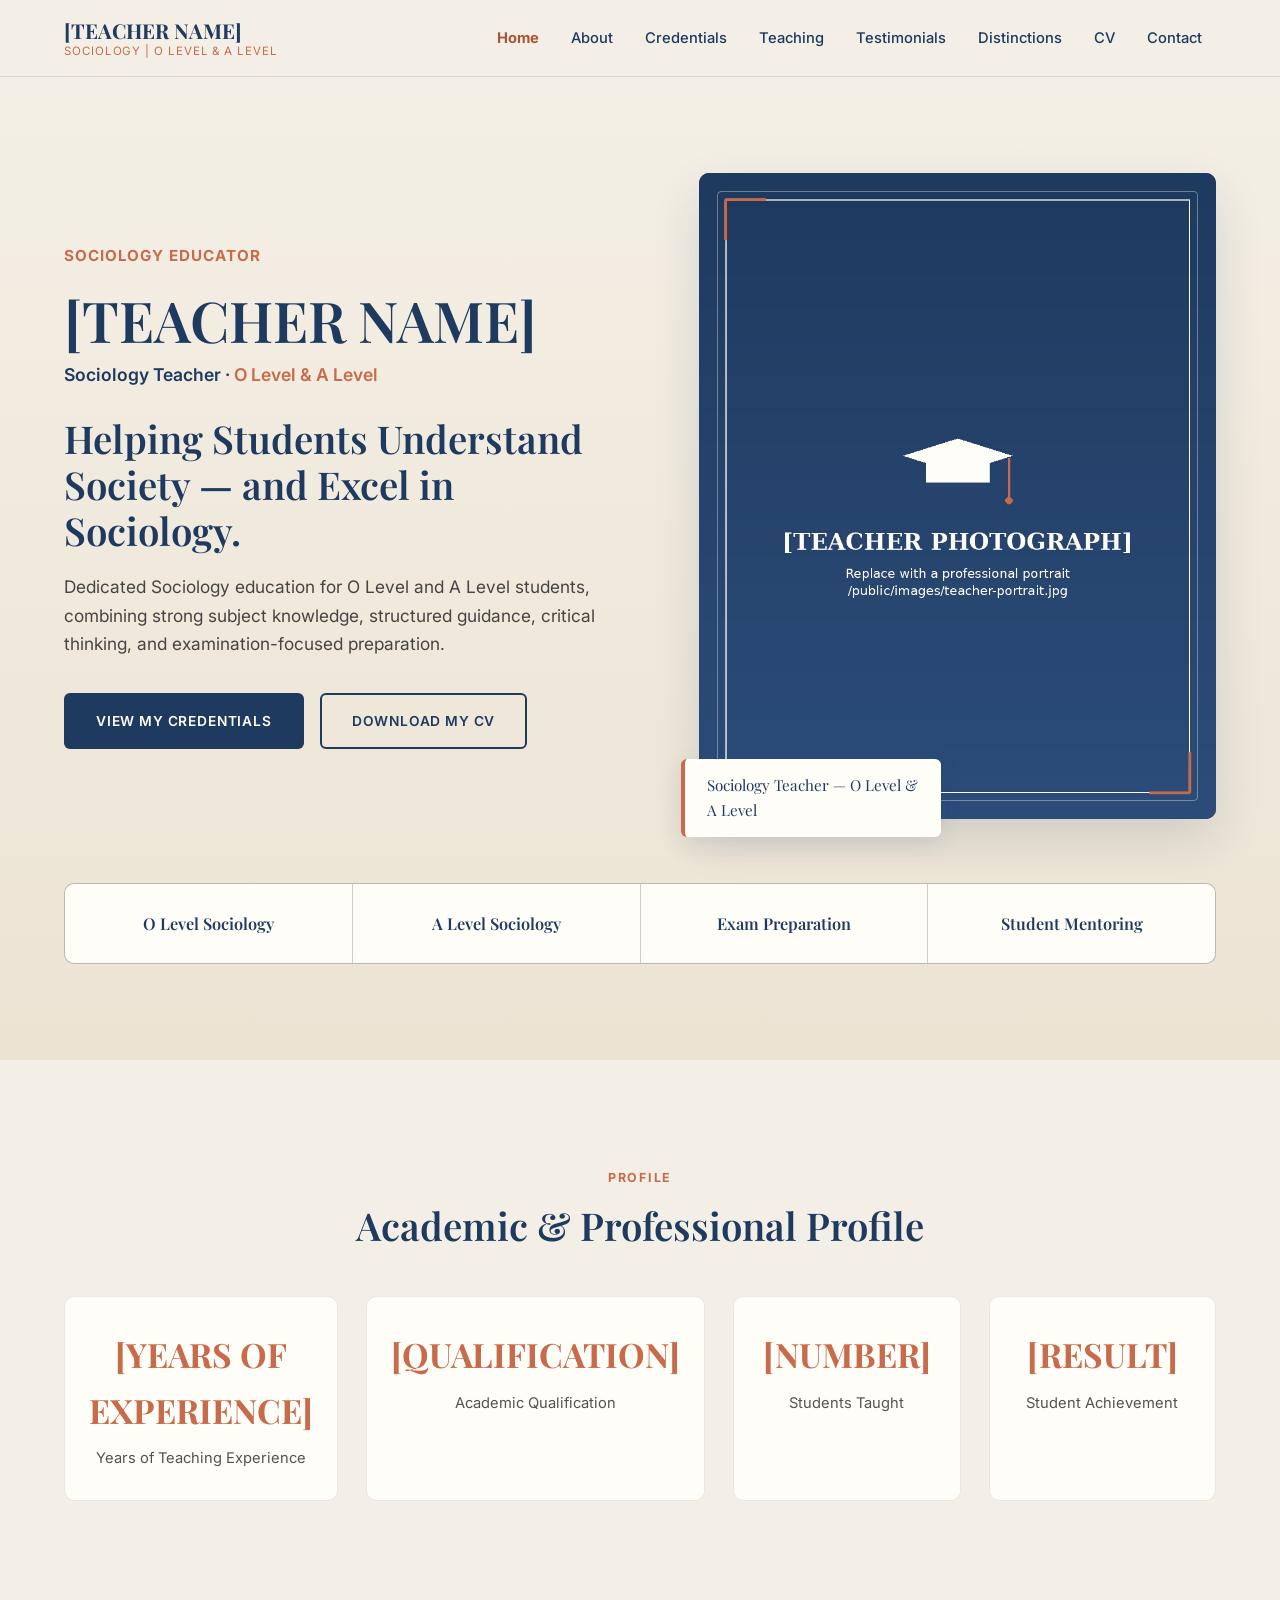
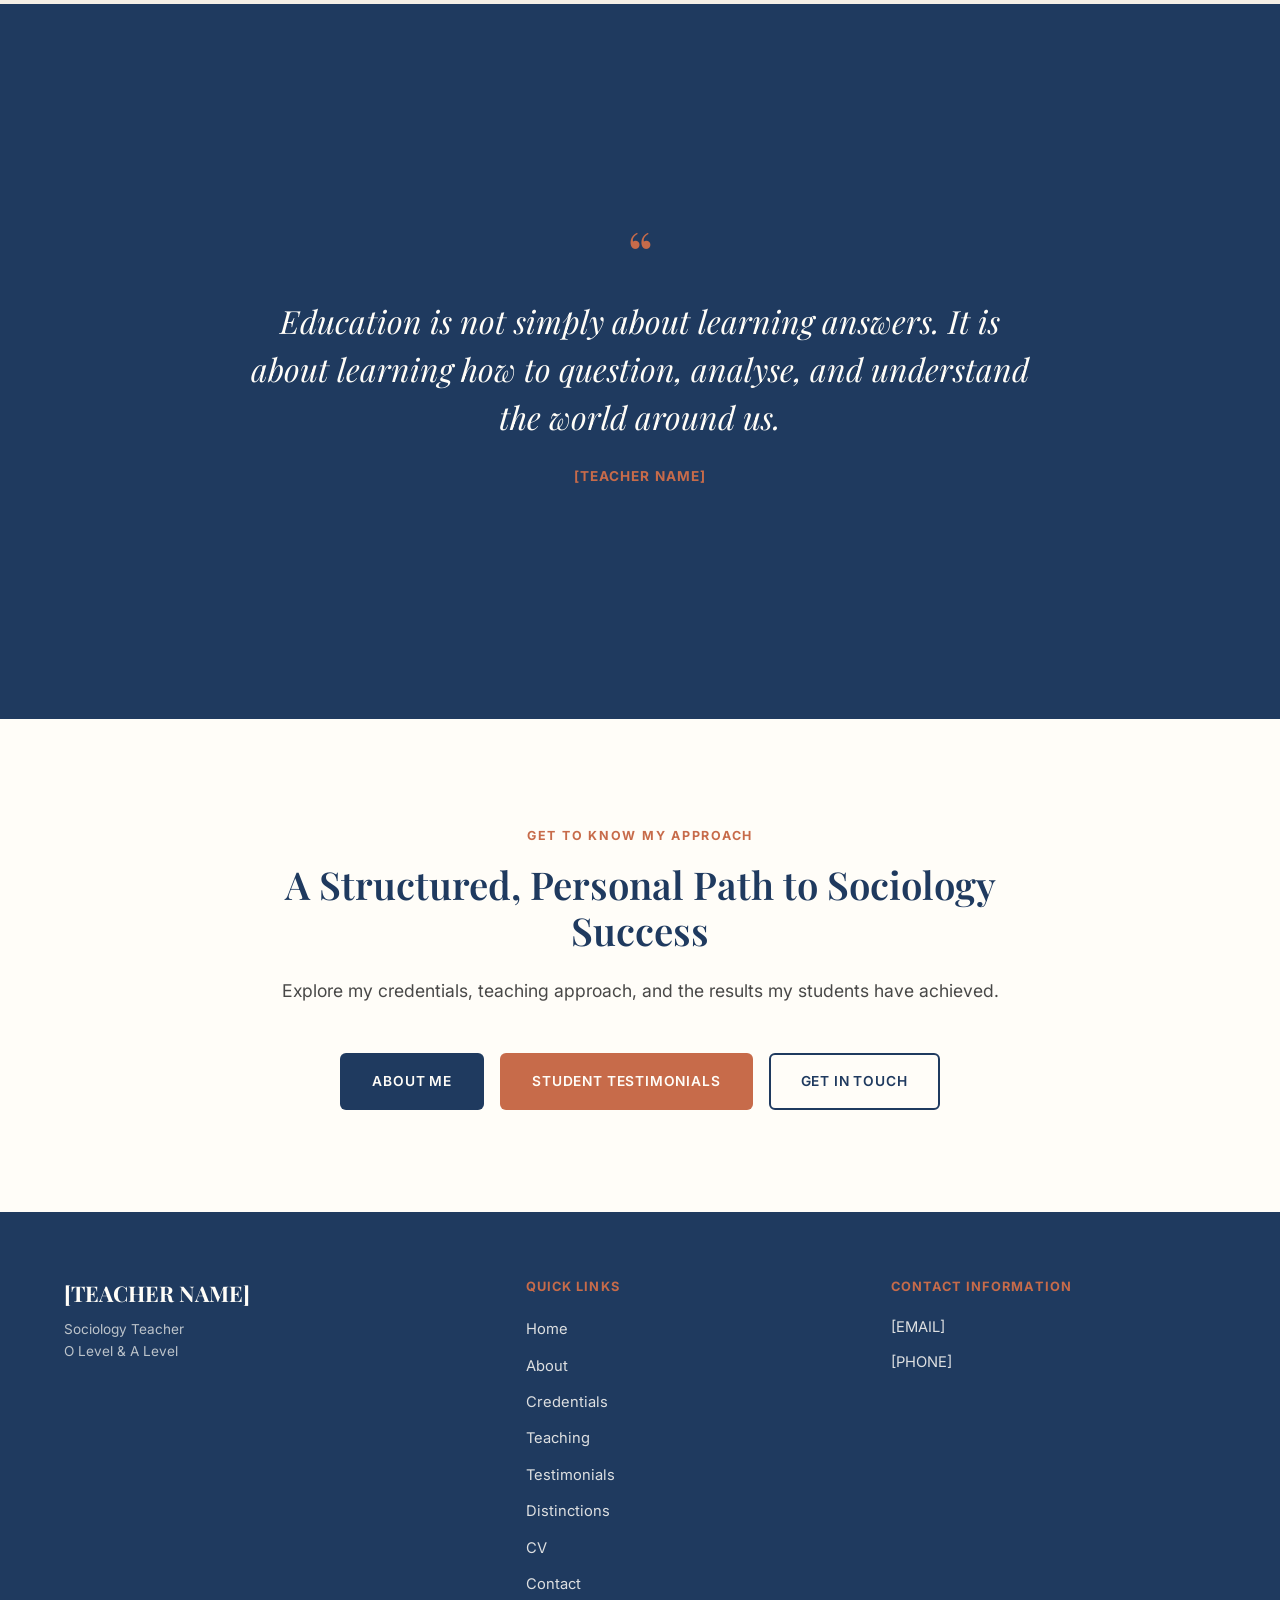
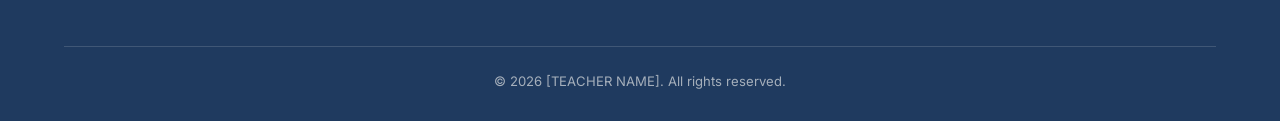
==== index.html @ 2231325a "Add files via upload" ====
<!doctype html>
<html lang="en">
  <head>
    <meta charset="UTF-8" />
    <meta name="viewport" content="width=device-width, initial-scale=1.0" />
    <link rel="icon" type="image/svg+xml" href="favicon.svg" />
    <link rel="preconnect" href="https://fonts.googleapis.com" />
    <link rel="preconnect" href="https://fonts.gstatic.com" crossorigin />
    <link
      href="https://fonts.googleapis.com/css2?family=Playfair+Display:ital,wght@0,500;0,600;0,700;1,500&family=Inter:wght@400;500;600;700&display=swap"
      rel="stylesheet"
    />
    <link rel="stylesheet" href="css/styles.css" />

    <!-- Primary SEO -->
    <title>[TEACHER NAME] | Sociology Teacher | O Level & A Level</title>
    <meta
      name="description"
      content="Professional Sociology teacher providing O Level and A Level tuition, examination preparation, academic guidance, and structured Sociology education."
    />
    <meta name="robots" content="index, follow" />
    <link rel="canonical" href="https://www.example.com/" />

    <!-- Open Graph -->
    <meta property="og:type" content="website" />
    <meta property="og:title" content="[TEACHER NAME] | Sociology Teacher | O Level & A Level" />
    <meta
      property="og:description"
      content="Professional Sociology teacher providing O Level and A Level tuition, examination preparation, academic guidance, and structured Sociology education."
    />
    <meta property="og:image" content="images/og-cover.jpg" />
    <meta property="og:url" content="https://www.example.com/" />
    <meta property="og:site_name" content="[TEACHER NAME] — Sociology Teacher" />

    <!-- Twitter -->
    <meta name="twitter:card" content="summary_large_image" />
    <meta name="twitter:title" content="[TEACHER NAME] | Sociology Teacher | O Level & A Level" />
    <meta
      name="twitter:description"
      content="Professional Sociology teacher providing O Level and A Level tuition, examination preparation, academic guidance, and structured Sociology education."
    />
    <meta name="twitter:image" content="images/og-cover.jpg" />

    <meta name="theme-color" content="#1F3A5F" />
  </head>
  <body>
    <noscript>
      <div class="noscript-banner">
        This site needs JavaScript enabled to display its content. Please enable JavaScript in your browser.
      </div>
    </noscript>

    <a href="#main-content" class="skip-link">Skip to main content</a>

    <header id="site-header" class="navbar"></header>

    <main id="main-content">
      <!-- HERO -->
      <section class="hero">
        <div class="container hero__grid">
          <div>
            <p class="hero__eyebrow">Sociology Educator</p>
            <h1 class="hero__name" id="hero-name"></h1>
            <p class="hero__role" id="hero-role-levels"></p>
            <h2 class="hero__headline" id="hero-headline"></h2>
            <p class="hero__subtext" id="hero-subtext"></p>
            <div class="hero__actions">
              <a id="hero-btn-primary" href="credentials.html" class="btn btn-primary"></a>
              <a id="hero-btn-secondary" href="cv.html" class="btn btn-outline"></a>
            </div>
          </div>

          <div class="hero__image-wrap">
            <div class="hero__image-frame">
              <img id="hero-portrait" src="" alt="" />
            </div>
            <div class="hero__image-border" aria-hidden="true"></div>
            <div class="hero__image-caption" id="hero-image-caption"></div>
          </div>
        </div>

        <div class="container">
          <div class="credibility" id="credibility-list"></div>
        </div>
      </section>

      <!-- ACADEMIC & PROFESSIONAL PROFILE -->
      <section class="section section--beige">
        <div class="container">
          <div class="section-header section-header--center">
            <span class="eyebrow">Profile</span>
            <h2>Academic &amp; Professional Profile</h2>
          </div>
          <div class="card-grid card-grid--4 reveal" id="profile-stats"></div>
        </div>
      </section>

      <!-- TEACHING PHILOSOPHY -->
      <section class="section section--navy">
        <div class="container philosophy">
          <div class="reveal reveal--fade">
            <div class="philosophy__mark" aria-hidden="true">&ldquo;</div>
            <p class="philosophy__quote" id="philosophy-quote"></p>
            <p class="philosophy__attribution" id="philosophy-attribution"></p>
          </div>
        </div>
      </section>

      <!-- CTA STRIP -->
      <section class="section section--offwhite">
        <div class="container text-center">
          <div class="section-header section-header--center">
            <span class="eyebrow">Get to Know My Approach</span>
            <h2>A Structured, Personal Path to Sociology Success</h2>
            <p class="lede">Explore my credentials, teaching approach, and the results my students have achieved.</p>
          </div>
          <div class="hero__actions" style="justify-content: center">
            <a href="about.html" class="btn btn-primary">About Me</a>
            <a href="testimonials.html" class="btn btn-secondary">Student Testimonials</a>
            <a href="contact.html" class="btn btn-outline">Get in Touch</a>
          </div>
        </div>
      </section>
    </main>

    <footer id="site-footer" class="footer"></footer>

    <script type="module" src="js/pages/home.js"></script>
  </body>
</html>
---- css/styles.css ----
/* =====================================================================
   GLOBAL DESIGN SYSTEM
   ---------------------------------------------------------------------
   Brand palette (do not introduce colors outside this list):
     --color-navy       #1F3A5F  Navigation, headings, primary buttons
     --color-beige      #F4EFE6  Page backgrounds, large sections
     --color-terracotta #C76B4A  Accents, hovers, badges, statistics
     --color-charcoal   #292929  Body text
     --color-offwhite   #FFFDF8  Cards: testimonials, certificates, CV
   ===================================================================== */

:root {
  --color-navy: #1f3a5f;
  --color-navy-light: #2c4d7a;
  --color-beige: #f4efe6;
  --color-terracotta: #c76b4a;
  --color-terracotta-dark: #a85639;
  --color-charcoal: #292929;
  --color-offwhite: #fffdf8;

  --color-border: rgba(31, 58, 95, 0.14);
  --color-border-soft: rgba(41, 41, 41, 0.1);

  --font-serif: 'Playfair Display', 'Georgia', serif;
  --font-sans: 'Inter', -apple-system, BlinkMacSystemFont, 'Segoe UI', sans-serif;

  --container-width: 1200px;
  --radius-sm: 6px;
  --radius-md: 10px;
  --radius-lg: 16px;

  --shadow-sm: 0 2px 8px rgba(31, 58, 95, 0.08);
  --shadow-md: 0 8px 24px rgba(31, 58, 95, 0.1);
  --shadow-lg: 0 20px 48px rgba(31, 58, 95, 0.14);

  --transition: 220ms ease;
}

/* ---------------------------------------------------------------------
   RESET
   --------------------------------------------------------------------- */
*,
*::before,
*::after {
  box-sizing: border-box;
}

html {
  scroll-behavior: smooth;
  -webkit-text-size-adjust: 100%;
}

@media (prefers-reduced-motion: reduce) {
  html {
    scroll-behavior: auto;
  }
  *,
  *::before,
  *::after {
    animation-duration: 0.01ms !important;
    animation-iteration-count: 1 !important;
    transition-duration: 0.01ms !important;
    scroll-behavior: auto !important;
  }
}

body {
  margin: 0;
  background-color: var(--color-beige);
  color: var(--color-charcoal);
  font-family: var(--font-sans);
  font-size: 16px;
  line-height: 1.65;
  overflow-x: hidden;
}

img {
  max-width: 100%;
  display: block;
}

a {
  color: inherit;
  text-decoration: none;
}

ul,
ol {
  margin: 0;
  padding: 0;
  list-style: none;
}

button {
  font-family: inherit;
  cursor: pointer;
}

h1,
h2,
h3,
h4 {
  font-family: var(--font-serif);
  color: var(--color-navy);
  line-height: 1.2;
  margin: 0 0 0.6em;
  font-weight: 600;
}

h1 {
  font-size: clamp(2.2rem, 4.4vw, 3.6rem);
}

h2 {
  font-size: clamp(1.7rem, 3vw, 2.5rem);
}

h3 {
  font-size: clamp(1.2rem, 1.8vw, 1.5rem);
}

p {
  margin: 0 0 1em;
  color: var(--color-charcoal);
}

/* Visible, accessible focus state for keyboard navigation */
a:focus-visible,
button:focus-visible,
input:focus-visible,
textarea:focus-visible,
[tabindex]:focus-visible {
  outline: 3px solid var(--color-terracotta);
  outline-offset: 3px;
  border-radius: 4px;
}

.skip-link {
  position: absolute;
  top: -48px;
  left: 12px;
  z-index: 200;
  background: var(--color-navy);
  color: var(--color-offwhite);
  padding: 10px 18px;
  border-radius: var(--radius-sm);
  transition: top var(--transition);
}

.skip-link:focus {
  top: 12px;
}

/* ---------------------------------------------------------------------
   LAYOUT HELPERS
   --------------------------------------------------------------------- */
.container {
  width: 100%;
  max-width: var(--container-width);
  margin-inline: auto;
  padding-inline: 24px;
}

.section {
  padding-block: clamp(56px, 8vw, 104px);
}

.section--beige {
  background-color: var(--color-beige);
}

.section--navy {
  background-color: var(--color-navy);
  color: var(--color-offwhite);
}

.section--navy h2,
.section--navy h3 {
  color: var(--color-offwhite);
}

.section--offwhite {
  background-color: var(--color-offwhite);
}

.section-header {
  max-width: 720px;
  margin: 0 0 48px;
}

.section-header--center {
  margin-inline: auto;
  text-align: center;
}

.eyebrow {
  display: inline-block;
  font-family: var(--font-sans);
  font-size: 0.78rem;
  font-weight: 700;
  letter-spacing: 0.14em;
  text-transform: uppercase;
  color: var(--color-terracotta);
  margin-bottom: 14px;
}

.lede {
  font-size: 1.1rem;
  color: var(--color-charcoal);
  opacity: 0.85;
}

.section--navy .lede {
  color: var(--color-offwhite);
  opacity: 0.85;
}

/* ---------------------------------------------------------------------
   BUTTONS
   --------------------------------------------------------------------- */
.btn {
  display: inline-flex;
  align-items: center;
  justify-content: center;
  gap: 10px;
  font-family: var(--font-sans);
  font-weight: 600;
  font-size: 0.86rem;
  letter-spacing: 0.06em;
  text-transform: uppercase;
  padding: 15px 30px;
  border-radius: var(--radius-sm);
  border: 2px solid transparent;
  transition: transform var(--transition), box-shadow var(--transition), background-color var(--transition), color var(--transition), border-color var(--transition);
  min-height: 48px;
}

.btn:hover {
  transform: translateY(-2px);
}

.btn-primary {
  background-color: var(--color-navy);
  color: var(--color-offwhite);
}

.btn-primary:hover {
  background-color: var(--color-navy-light);
  box-shadow: var(--shadow-md);
}

.btn-secondary {
  background-color: var(--color-terracotta);
  color: var(--color-offwhite);
}

.btn-secondary:hover {
  background-color: var(--color-terracotta-dark);
  box-shadow: var(--shadow-md);
}

.btn-outline {
  background-color: transparent;
  border-color: var(--color-navy);
  color: var(--color-navy);
}

.btn-outline:hover {
  background-color: var(--color-navy);
  color: var(--color-offwhite);
}

.section--navy .btn-outline {
  border-color: var(--color-offwhite);
  color: var(--color-offwhite);
}

.section--navy .btn-outline:hover {
  background-color: var(--color-offwhite);
  color: var(--color-navy);
}

/* ---------------------------------------------------------------------
   NAVBAR
   --------------------------------------------------------------------- */
.navbar {
  position: sticky;
  top: 0;
  z-index: 100;
  /* A solid-enough background (rather than backdrop-filter) is used
     intentionally: backdrop-filter establishes a containing block for
     fixed-position descendants, which breaks the full-height mobile
     menu overlay below. */
  background-color: rgba(244, 239, 230, 0.97);
  border-bottom: 1px solid var(--color-border);
}

.navbar__inner {
  display: flex;
  align-items: center;
  justify-content: space-between;
  gap: 24px;
  padding-block: 16px;
}

.navbar__brand {
  display: flex;
  flex-direction: column;
  line-height: 1.25;
}

.navbar__brand-name {
  font-family: var(--font-serif);
  font-weight: 700;
  font-size: 1.28rem;
  color: var(--color-navy);
}

.navbar__brand-tagline {
  font-family: var(--font-sans);
  font-size: 0.72rem;
  letter-spacing: 0.08em;
  text-transform: uppercase;
  color: var(--color-terracotta);
}

.navbar__links {
  display: flex;
  align-items: center;
  gap: 4px;
}

.navbar__link {
  padding: 10px 14px;
  font-size: 0.92rem;
  font-weight: 500;
  color: var(--color-navy);
  border-radius: var(--radius-sm);
  transition: background-color var(--transition), color var(--transition);
  position: relative;
}

.navbar__link:hover {
  background-color: rgba(199, 107, 74, 0.1);
  color: var(--color-terracotta-dark);
}

.navbar__link.is-active {
  color: var(--color-terracotta-dark);
  font-weight: 700;
}

.navbar__toggle {
  display: none;
  background: transparent;
  border: none;
  padding: 8px;
  flex-direction: column;
  gap: 5px;
  min-width: 44px;
  min-height: 44px;
  align-items: center;
  justify-content: center;
}

.navbar__toggle-bar {
  width: 24px;
  height: 2px;
  background-color: var(--color-navy);
  transition: transform var(--transition), opacity var(--transition);
}

.navbar__toggle[aria-expanded='true'] .navbar__toggle-bar:nth-child(1) {
  transform: translateY(7px) rotate(45deg);
}

.navbar__toggle[aria-expanded='true'] .navbar__toggle-bar:nth-child(2) {
  opacity: 0;
}

.navbar__toggle[aria-expanded='true'] .navbar__toggle-bar:nth-child(3) {
  transform: translateY(-7px) rotate(-45deg);
}

@media (max-width: 900px) {
  .navbar__toggle {
    display: inline-flex;
  }

  .navbar__links {
    position: fixed;
    inset: 73px 0 0 0;
    background-color: var(--color-beige);
    flex-direction: column;
    align-items: stretch;
    padding: 20px;
    gap: 4px;
    transform: translateX(100%);
    transition: transform var(--transition);
    overflow-y: auto;
  }

  .navbar__links.is-open {
    transform: translateX(0);
  }

  .navbar__link {
    padding: 16px 18px;
    font-size: 1.05rem;
    border-bottom: 1px solid var(--color-border);
  }
}

/* ---------------------------------------------------------------------
   HERO
   --------------------------------------------------------------------- */
.hero {
  padding-block: clamp(48px, 8vw, 96px);
  background: linear-gradient(180deg, var(--color-beige) 0%, #ece3d3 100%);
}

.hero__grid {
  display: grid;
  grid-template-columns: 1.05fr 0.95fr;
  gap: clamp(32px, 5vw, 72px);
  align-items: center;
}

.hero__eyebrow {
  font-size: 0.95rem;
  letter-spacing: 0.06em;
  text-transform: uppercase;
  color: var(--color-terracotta);
  font-weight: 700;
  margin-bottom: 18px;
}

.hero__name {
  margin-bottom: 6px;
}

.hero__role {
  font-family: var(--font-sans);
  font-size: 1.1rem;
  color: var(--color-navy);
  font-weight: 600;
  margin-bottom: 26px;
}

.hero__role span {
  color: var(--color-terracotta);
}

.hero__headline {
  margin-bottom: 20px;
}

.hero__subtext {
  font-size: 1.08rem;
  opacity: 0.85;
  max-width: 54ch;
  margin-bottom: 34px;
}

.hero__actions {
  display: flex;
  flex-wrap: wrap;
  gap: 16px;
}

.hero__image-wrap {
  position: relative;
}

.hero__image-frame {
  position: relative;
  border-radius: var(--radius-md);
  overflow: hidden;
  aspect-ratio: 4 / 5;
  box-shadow: var(--shadow-lg);
  background-color: var(--color-navy);
}

.hero__image-frame img {
  width: 100%;
  height: 100%;
  object-fit: cover;
}

.hero__image-border {
  position: absolute;
  inset: 18px;
  border: 1px solid rgba(255, 253, 248, 0.35);
  border-radius: calc(var(--radius-md) - 6px);
  pointer-events: none;
}

.hero__image-caption {
  position: absolute;
  left: -18px;
  bottom: -18px;
  background-color: var(--color-offwhite);
  border-left: 4px solid var(--color-terracotta);
  padding: 14px 22px;
  border-radius: var(--radius-sm);
  box-shadow: var(--shadow-md);
  font-family: var(--font-serif);
  font-size: 0.95rem;
  color: var(--color-navy);
  max-width: 260px;
}

@media (max-width: 900px) {
  .hero__grid {
    grid-template-columns: 1fr;
  }

  .hero__image-wrap {
    order: -1;
    max-width: 380px;
    margin-inline: auto;
  }

  .hero__image-caption {
    left: 12px;
    bottom: -16px;
  }
}

/* Credibility strip */
.credibility {
  display: grid;
  grid-template-columns: repeat(4, 1fr);
  gap: 1px;
  background-color: var(--color-border);
  border: 1px solid var(--color-border);
  border-radius: var(--radius-md);
  overflow: hidden;
  margin-top: clamp(40px, 6vw, 64px);
}

.credibility__item {
  background-color: var(--color-offwhite);
  padding: 26px 18px;
  text-align: center;
  font-family: var(--font-serif);
  font-weight: 600;
  color: var(--color-navy);
  font-size: 1.02rem;
}

@media (max-width: 700px) {
  .credibility {
    grid-template-columns: repeat(2, 1fr);
  }
}

/* ---------------------------------------------------------------------
   CARDS
   --------------------------------------------------------------------- */
.card-grid {
  display: grid;
  gap: 28px;
}

.card-grid--2 {
  grid-template-columns: repeat(2, 1fr);
}

.card-grid--3 {
  grid-template-columns: repeat(3, 1fr);
}

.card-grid--4 {
  grid-template-columns: repeat(4, 1fr);
}

@media (max-width: 1000px) {
  .card-grid--4 {
    grid-template-columns: repeat(2, 1fr);
  }
  .card-grid--3 {
    grid-template-columns: repeat(2, 1fr);
  }
}

@media (max-width: 640px) {
  .card-grid--2,
  .card-grid--3,
  .card-grid--4 {
    grid-template-columns: 1fr;
  }
}

.stat-card {
  background-color: var(--color-offwhite);
  border: 1px solid var(--color-border-soft);
  border-radius: var(--radius-md);
  padding: 30px 24px;
  text-align: center;
  transition: transform var(--transition), box-shadow var(--transition);
}

.stat-card:hover {
  transform: translateY(-4px);
  box-shadow: var(--shadow-md);
}

.stat-card__value {
  font-family: var(--font-serif);
  font-size: 2.1rem;
  font-weight: 700;
  color: var(--color-terracotta);
  margin-bottom: 8px;
}

.stat-card__label {
  font-size: 0.92rem;
  color: var(--color-charcoal);
  opacity: 0.8;
}

.credential-card {
  background-color: var(--color-offwhite);
  border: 1px solid var(--color-border-soft);
  border-left: 4px solid var(--color-terracotta);
  border-radius: var(--radius-md);
  padding: 28px;
  box-shadow: var(--shadow-sm);
  transition: transform var(--transition), box-shadow var(--transition);
}

.credential-card:hover {
  transform: translateY(-3px);
  box-shadow: var(--shadow-md);
}

.credential-card__title {
  font-family: var(--font-serif);
  font-size: 1.2rem;
  color: var(--color-navy);
  font-weight: 700;
  margin-bottom: 6px;
}

.credential-card__meta {
  display: flex;
  flex-wrap: wrap;
  gap: 8px 14px;
  font-size: 0.85rem;
  color: var(--color-terracotta-dark);
  font-weight: 600;
  margin-bottom: 12px;
}

.credential-card__desc {
  font-size: 0.95rem;
  opacity: 0.85;
  margin-bottom: 0;
}

.credential-card__link {
  display: inline-block;
  margin-top: 14px;
  font-size: 0.85rem;
  font-weight: 700;
  color: var(--color-navy);
  border-bottom: 1px solid var(--color-terracotta);
  padding-bottom: 2px;
}

.credential-card__link:hover {
  color: var(--color-terracotta-dark);
}

.testimonial-card {
  background-color: var(--color-offwhite);
  border-radius: var(--radius-lg);
  padding: 32px;
  box-shadow: var(--shadow-sm);
  display: flex;
  flex-direction: column;
  height: 100%;
  transition: transform var(--transition), box-shadow var(--transition);
}

.testimonial-card:hover {
  transform: translateY(-4px);
  box-shadow: var(--shadow-md);
}

.testimonial-card__mark {
  font-family: var(--font-serif);
  font-size: 3rem;
  color: var(--color-terracotta);
  line-height: 1;
  margin-bottom: 8px;
}

.testimonial-card__quote {
  font-family: var(--font-serif);
  font-size: 1.08rem;
  font-style: italic;
  color: var(--color-navy);
  flex-grow: 1;
  margin-bottom: 22px;
}

.testimonial-card__name {
  font-weight: 700;
  color: var(--color-navy);
  font-size: 0.98rem;
}

.testimonial-card__meta {
  font-size: 0.82rem;
  color: var(--color-terracotta-dark);
  font-weight: 600;
  text-transform: uppercase;
  letter-spacing: 0.04em;
  margin-top: 4px;
}

.achievement-card {
  background-color: var(--color-offwhite);
  border-radius: var(--radius-lg);
  padding: 30px;
  text-align: center;
  box-shadow: var(--shadow-sm);
  position: relative;
  transition: transform var(--transition), box-shadow var(--transition);
}

.achievement-card:hover {
  transform: translateY(-4px);
  box-shadow: var(--shadow-md);
}

.achievement-card__result {
  display: inline-flex;
  align-items: center;
  justify-content: center;
  min-width: 84px;
  padding: 10px 18px;
  border-radius: 999px;
  background-color: var(--color-terracotta);
  color: var(--color-offwhite);
  font-family: var(--font-serif);
  font-size: 1.6rem;
  font-weight: 700;
  margin-bottom: 18px;
}

.achievement-card__name {
  font-weight: 700;
  color: var(--color-navy);
  font-size: 1.05rem;
  margin-bottom: 4px;
}

.achievement-card__level {
  font-size: 0.9rem;
  opacity: 0.75;
  margin-bottom: 4px;
}

.achievement-card__session {
  font-size: 0.82rem;
  color: var(--color-terracotta-dark);
  font-weight: 600;
  text-transform: uppercase;
  letter-spacing: 0.03em;
}

.achievement-card__desc {
  margin-top: 12px;
  font-size: 0.9rem;
  opacity: 0.8;
}

.certificate-card {
  background-color: var(--color-offwhite);
  border-radius: var(--radius-lg);
  overflow: hidden;
  box-shadow: var(--shadow-sm);
  display: flex;
  flex-direction: column;
  transition: transform var(--transition), box-shadow var(--transition);
}

.certificate-card:hover {
  transform: translateY(-4px);
  box-shadow: var(--shadow-md);
}

.certificate-card__preview {
  aspect-ratio: 4 / 3;
  background-color: var(--color-beige);
  display: flex;
  align-items: center;
  justify-content: center;
  overflow: hidden;
  border-bottom: 1px solid var(--color-border-soft);
}

.certificate-card__preview img {
  width: 100%;
  height: 100%;
  object-fit: cover;
}

.certificate-card__icon {
  width: 56px;
  height: 56px;
  color: var(--color-navy);
  opacity: 0.5;
}

.certificate-card__body {
  padding: 22px;
  display: flex;
  flex-direction: column;
  flex-grow: 1;
}

.certificate-card__title {
  font-family: var(--font-serif);
  font-weight: 700;
  color: var(--color-navy);
  font-size: 1.05rem;
  margin-bottom: 6px;
}

.certificate-card__meta {
  font-size: 0.85rem;
  opacity: 0.75;
  margin-bottom: 16px;
}

.certificate-card__cta {
  margin-top: auto;
}

/* ---------------------------------------------------------------------
   FILTER TABS
   --------------------------------------------------------------------- */
.filter-tabs {
  display: flex;
  flex-wrap: wrap;
  gap: 10px;
  margin-bottom: 40px;
}

.filter-tab {
  padding: 10px 22px;
  border-radius: 999px;
  border: 1.5px solid var(--color-navy);
  background-color: transparent;
  color: var(--color-navy);
  font-size: 0.85rem;
  font-weight: 600;
  letter-spacing: 0.03em;
  transition: background-color var(--transition), color var(--transition);
  min-height: 44px;
}

.filter-tab:hover {
  background-color: rgba(31, 58, 95, 0.08);
}

.filter-tab.is-active {
  background-color: var(--color-navy);
  color: var(--color-offwhite);
}

/* ---------------------------------------------------------------------
   QUOTE / PHILOSOPHY SECTION
   --------------------------------------------------------------------- */
.philosophy {
  text-align: center;
  padding-block: clamp(64px, 9vw, 120px);
  position: relative;
}

.philosophy__mark {
  font-family: var(--font-serif);
  font-size: 4rem;
  color: var(--color-terracotta);
  line-height: 1;
  margin-bottom: 12px;
}

.philosophy__quote {
  font-family: var(--font-serif);
  font-style: italic;
  font-size: clamp(1.4rem, 2.6vw, 2rem);
  color: var(--color-offwhite);
  max-width: 780px;
  margin: 0 auto 24px;
  line-height: 1.5;
}

.philosophy__attribution {
  font-family: var(--font-sans);
  font-size: 0.85rem;
  letter-spacing: 0.08em;
  text-transform: uppercase;
  color: var(--color-terracotta);
  font-weight: 700;
}

/* ---------------------------------------------------------------------
   ABOUT PAGE
   --------------------------------------------------------------------- */
.about-grid {
  display: grid;
  grid-template-columns: 0.85fr 1.15fr;
  gap: clamp(32px, 5vw, 72px);
  align-items: start;
}

.about-portrait {
  position: sticky;
  top: 110px;
}

.about-portrait__frame {
  border-radius: var(--radius-md);
  overflow: hidden;
  aspect-ratio: 3 / 4;
  box-shadow: var(--shadow-lg);
}

.about-portrait__frame img {
  width: 100%;
  height: 100%;
  object-fit: cover;
}

.about-section {
  margin-bottom: 36px;
}

.about-section h2 {
  display: flex;
  align-items: center;
  gap: 12px;
  font-size: clamp(1.2rem, 1.8vw, 1.5rem);
}

.about-section h2::after {
  content: '';
  flex: 1;
  height: 1px;
  background-color: var(--color-border);
}

.glance-panel__heading {
  font-size: 1.15rem;
  margin-bottom: 18px;
}

.expertise-list {
  display: grid;
  grid-template-columns: repeat(2, 1fr);
  gap: 12px;
}

.expertise-list li {
  display: flex;
  align-items: flex-start;
  gap: 10px;
  font-size: 0.95rem;
  color: var(--color-charcoal);
}

.expertise-list li::before {
  content: '';
  width: 8px;
  height: 8px;
  margin-top: 7px;
  border-radius: 50%;
  background-color: var(--color-terracotta);
  flex-shrink: 0;
}

.glance-panel {
  background-color: var(--color-offwhite);
  border-radius: var(--radius-lg);
  padding: 28px;
  box-shadow: var(--shadow-sm);
  margin-top: 28px;
}

.glance-panel dl {
  display: grid;
  grid-template-columns: 1fr 1fr;
  gap: 18px 24px;
  margin: 0;
}

.glance-panel dt {
  font-size: 0.76rem;
  text-transform: uppercase;
  letter-spacing: 0.06em;
  color: var(--color-terracotta-dark);
  font-weight: 700;
  margin-bottom: 4px;
}

.glance-panel dd {
  margin: 0;
  font-family: var(--font-serif);
  font-weight: 600;
  color: var(--color-navy);
  font-size: 1.02rem;
}

@media (max-width: 900px) {
  .about-grid {
    grid-template-columns: 1fr;
  }

  .about-portrait {
    position: static;
    max-width: 320px;
    margin: 0 auto 24px;
  }
}

@media (max-width: 560px) {
  .expertise-list,
  .glance-panel dl {
    grid-template-columns: 1fr;
  }
}

/* ---------------------------------------------------------------------
   TEACHING APPROACH PAGE
   --------------------------------------------------------------------- */
.approach-list {
  display: flex;
  flex-direction: column;
  gap: 0;
}

.approach-item {
  display: grid;
  grid-template-columns: 110px 1fr;
  gap: 28px;
  padding-block: 36px;
  border-bottom: 1px solid var(--color-border);
}

.approach-item:first-child {
  padding-top: 0;
}

.approach-item:last-child {
  border-bottom: none;
}

.approach-item__number {
  font-family: var(--font-serif);
  font-size: 2.6rem;
  font-weight: 700;
  color: var(--color-terracotta);
  line-height: 1;
}

.approach-item__title {
  margin-bottom: 10px;
  font-size: clamp(1.2rem, 1.8vw, 1.5rem);
}

@media (max-width: 600px) {
  .approach-item {
    grid-template-columns: 1fr;
    gap: 10px;
  }
}

/* ---------------------------------------------------------------------
   CV PAGE
   --------------------------------------------------------------------- */
.cv-card {
  max-width: 480px;
  margin: 0 auto;
  background-color: var(--color-offwhite);
  border-radius: var(--radius-lg);
  padding: clamp(36px, 6vw, 56px);
  text-align: center;
  box-shadow: var(--shadow-lg);
  border-top: 5px solid var(--color-terracotta);
}

.cv-card__icon {
  width: 60px;
  height: 60px;
  margin: 0 auto 20px;
  color: var(--color-navy);
}

.cv-card__title {
  margin-bottom: 6px;
  font-size: clamp(1.2rem, 1.8vw, 1.5rem);
}

.cv-card__updated {
  font-size: 0.88rem;
  color: var(--color-terracotta-dark);
  font-weight: 600;
  text-transform: uppercase;
  letter-spacing: 0.04em;
  margin-bottom: 28px;
}

/* ---------------------------------------------------------------------
   CONTACT PAGE
   --------------------------------------------------------------------- */
.contact-grid {
  display: grid;
  grid-template-columns: 1fr 1fr;
  gap: 28px;
  margin-top: 8px;
}

.contact-item {
  background-color: var(--color-offwhite);
  border-radius: var(--radius-md);
  padding: 26px;
  box-shadow: var(--shadow-sm);
}

.contact-item__label {
  font-size: 0.76rem;
  text-transform: uppercase;
  letter-spacing: 0.06em;
  color: var(--color-terracotta-dark);
  font-weight: 700;
  margin-bottom: 8px;
}

.contact-item__value {
  font-family: var(--font-serif);
  font-size: 1.15rem;
  color: var(--color-navy);
  font-weight: 600;
  word-break: break-word;
}

.contact-actions {
  display: flex;
  flex-wrap: wrap;
  gap: 16px;
  margin-top: 40px;
}

.social-links {
  display: flex;
  gap: 14px;
  margin-top: 40px;
}

.social-links__icon {
  width: 44px;
  height: 44px;
  border-radius: 50%;
  display: flex;
  align-items: center;
  justify-content: center;
  background-color: var(--color-offwhite);
  color: var(--color-navy);
  border: 1px solid var(--color-border-soft);
  transition: background-color var(--transition), color var(--transition), transform var(--transition);
}

.social-links__icon:hover {
  background-color: var(--color-terracotta);
  color: var(--color-offwhite);
  transform: translateY(-2px);
}

.social-links__icon svg {
  width: 20px;
  height: 20px;
}

@media (max-width: 700px) {
  .contact-grid {
    grid-template-columns: 1fr;
  }
}

/* ---------------------------------------------------------------------
   FOOTER
   --------------------------------------------------------------------- */
.footer {
  background-color: var(--color-navy);
  color: var(--color-offwhite);
  padding-block: 64px 28px;
}

.footer__grid {
  display: grid;
  grid-template-columns: 1.3fr 1fr 1fr;
  gap: 40px;
  margin-bottom: 40px;
}

.footer__brand-name {
  font-family: var(--font-serif);
  font-size: 1.35rem;
  font-weight: 700;
  margin-bottom: 6px;
}

.footer__brand-tagline {
  font-size: 0.85rem;
  color: rgba(255, 253, 248, 0.7);
}

.footer__heading {
  font-family: var(--font-sans);
  font-size: 0.8rem;
  text-transform: uppercase;
  letter-spacing: 0.08em;
  color: var(--color-terracotta);
  font-weight: 700;
  margin-bottom: 18px;
}

.footer__links li {
  margin-bottom: 10px;
}

.footer__links a {
  font-size: 0.92rem;
  color: rgba(255, 253, 248, 0.85);
  transition: color var(--transition);
}

.footer__links a:hover {
  color: var(--color-terracotta);
}

.footer__contact li {
  margin-bottom: 10px;
  font-size: 0.92rem;
  color: rgba(255, 253, 248, 0.85);
  word-break: break-word;
}

.footer__bottom {
  border-top: 1px solid rgba(255, 253, 248, 0.15);
  padding-top: 24px;
  font-size: 0.82rem;
  color: rgba(255, 253, 248, 0.6);
  text-align: center;
}

@media (max-width: 760px) {
  .footer__grid {
    grid-template-columns: 1fr;
    gap: 32px;
  }
}

/* ---------------------------------------------------------------------
   ANIMATIONS (subtle only)
   --------------------------------------------------------------------- */
@keyframes fadeUp {
  from {
    opacity: 0;
    transform: translateY(18px);
  }
  to {
    opacity: 1;
    transform: translateY(0);
  }
}

@keyframes fadeIn {
  from {
    opacity: 0;
  }
  to {
    opacity: 1;
  }
}

.reveal {
  opacity: 0;
}

.reveal.is-visible {
  animation: fadeUp 700ms ease forwards;
}

.reveal--fade.is-visible {
  animation: fadeIn 700ms ease forwards;
}

/* ---------------------------------------------------------------------
   PAGE HEADER (used by inner pages)
   --------------------------------------------------------------------- */
.page-header {
  background: linear-gradient(180deg, var(--color-beige) 0%, #ece3d3 100%);
  padding-block: clamp(56px, 8vw, 88px) clamp(40px, 6vw, 56px);
  text-align: center;
}

.page-header__eyebrow {
  color: var(--color-terracotta);
}

.page-header p {
  max-width: 620px;
  margin-inline: auto;
  opacity: 0.85;
  font-size: 1.05rem;
}

.privacy-note {
  text-align: center;
  font-size: 0.85rem;
  opacity: 0.7;
  margin-top: 36px;
  font-style: italic;
}

.empty-state {
  text-align: center;
  padding-block: 40px;
  opacity: 0.7;
  font-style: italic;
}

/* Utility */
.text-center {
  text-align: center;
}

.mt-lg {
  margin-top: 48px;
}

/* ---------------------------------------------------------------------
   NO-JS FALLBACK NOTICE
   ---------------------------------------------------------------------
   This site renders its content (which is pulled from the /js/data/
   files) with JavaScript. This banner only appears if JavaScript is
   unavailable, so visitors understand why the page looks incomplete.
   --------------------------------------------------------------------- */
.noscript-banner {
  background-color: var(--color-terracotta);
  color: var(--color-offwhite);
  text-align: center;
  padding: 14px 20px;
  font-size: 0.92rem;
  font-weight: 600;
}
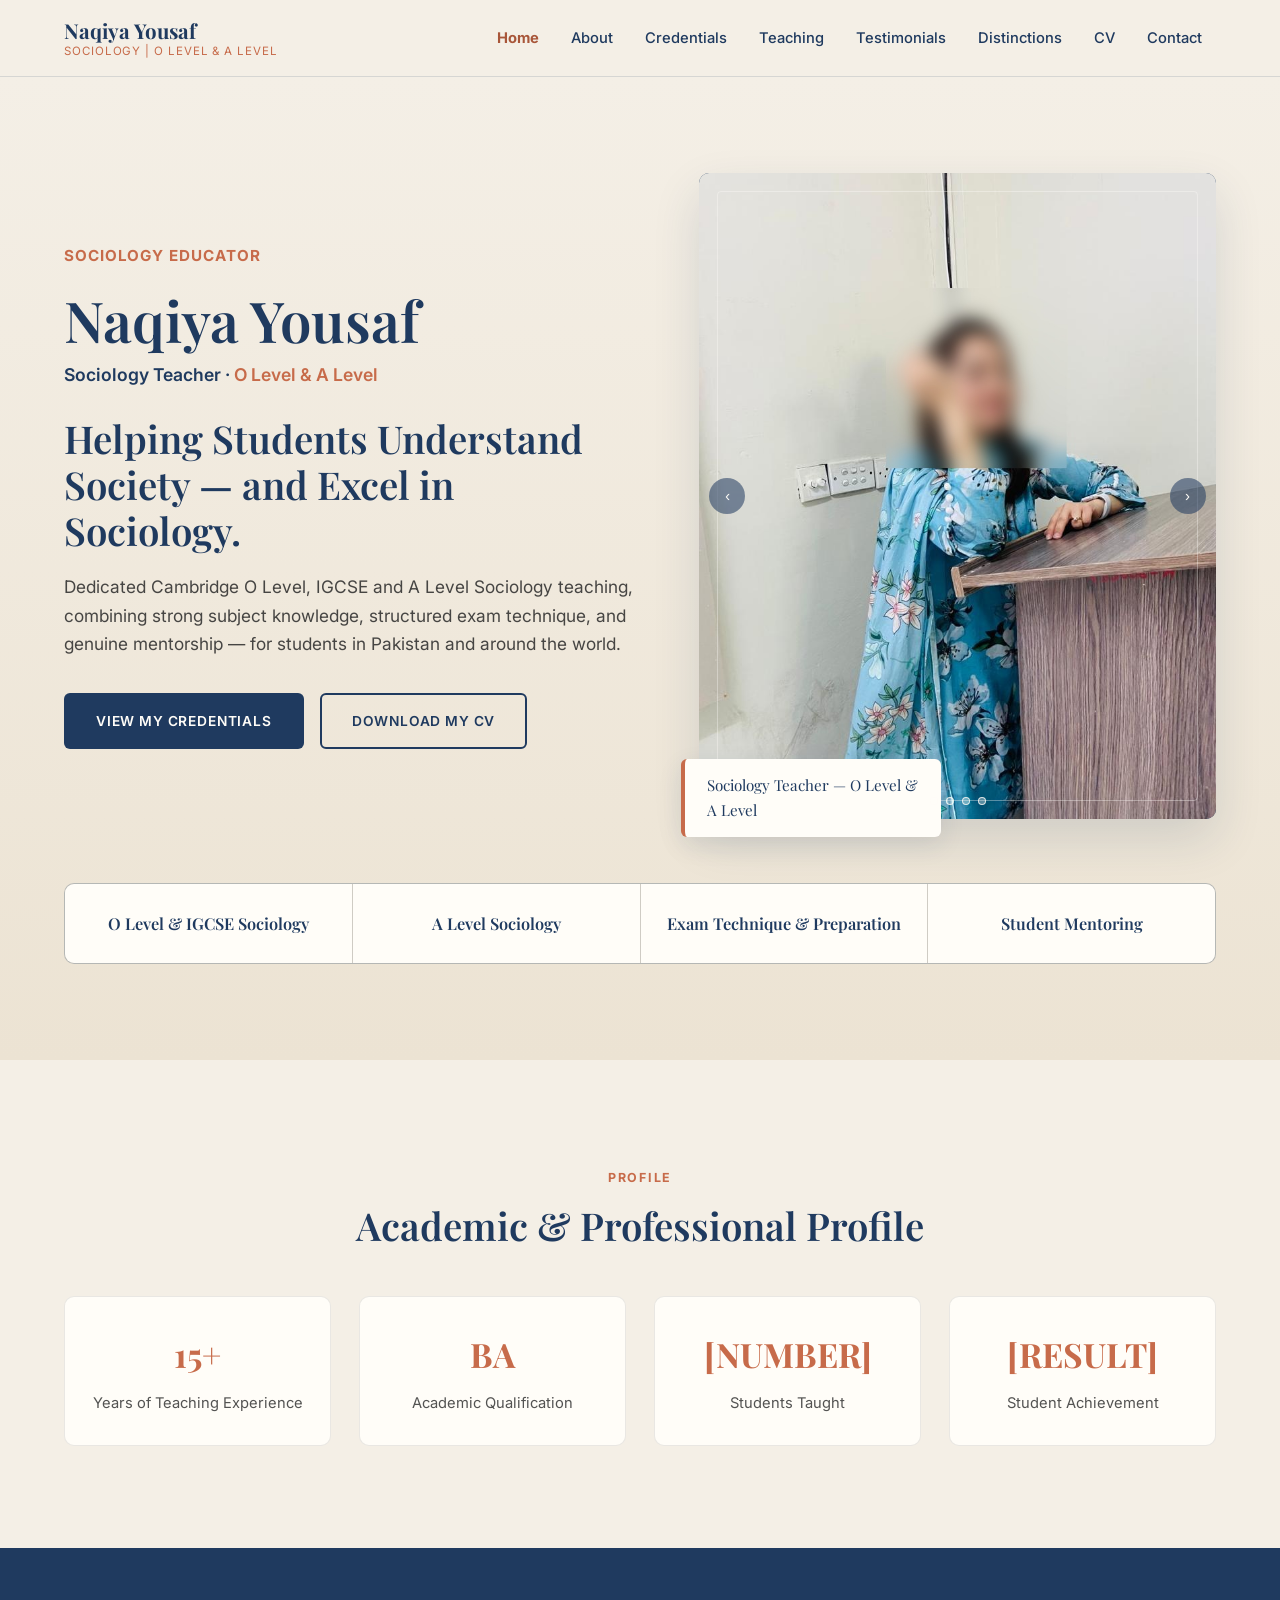
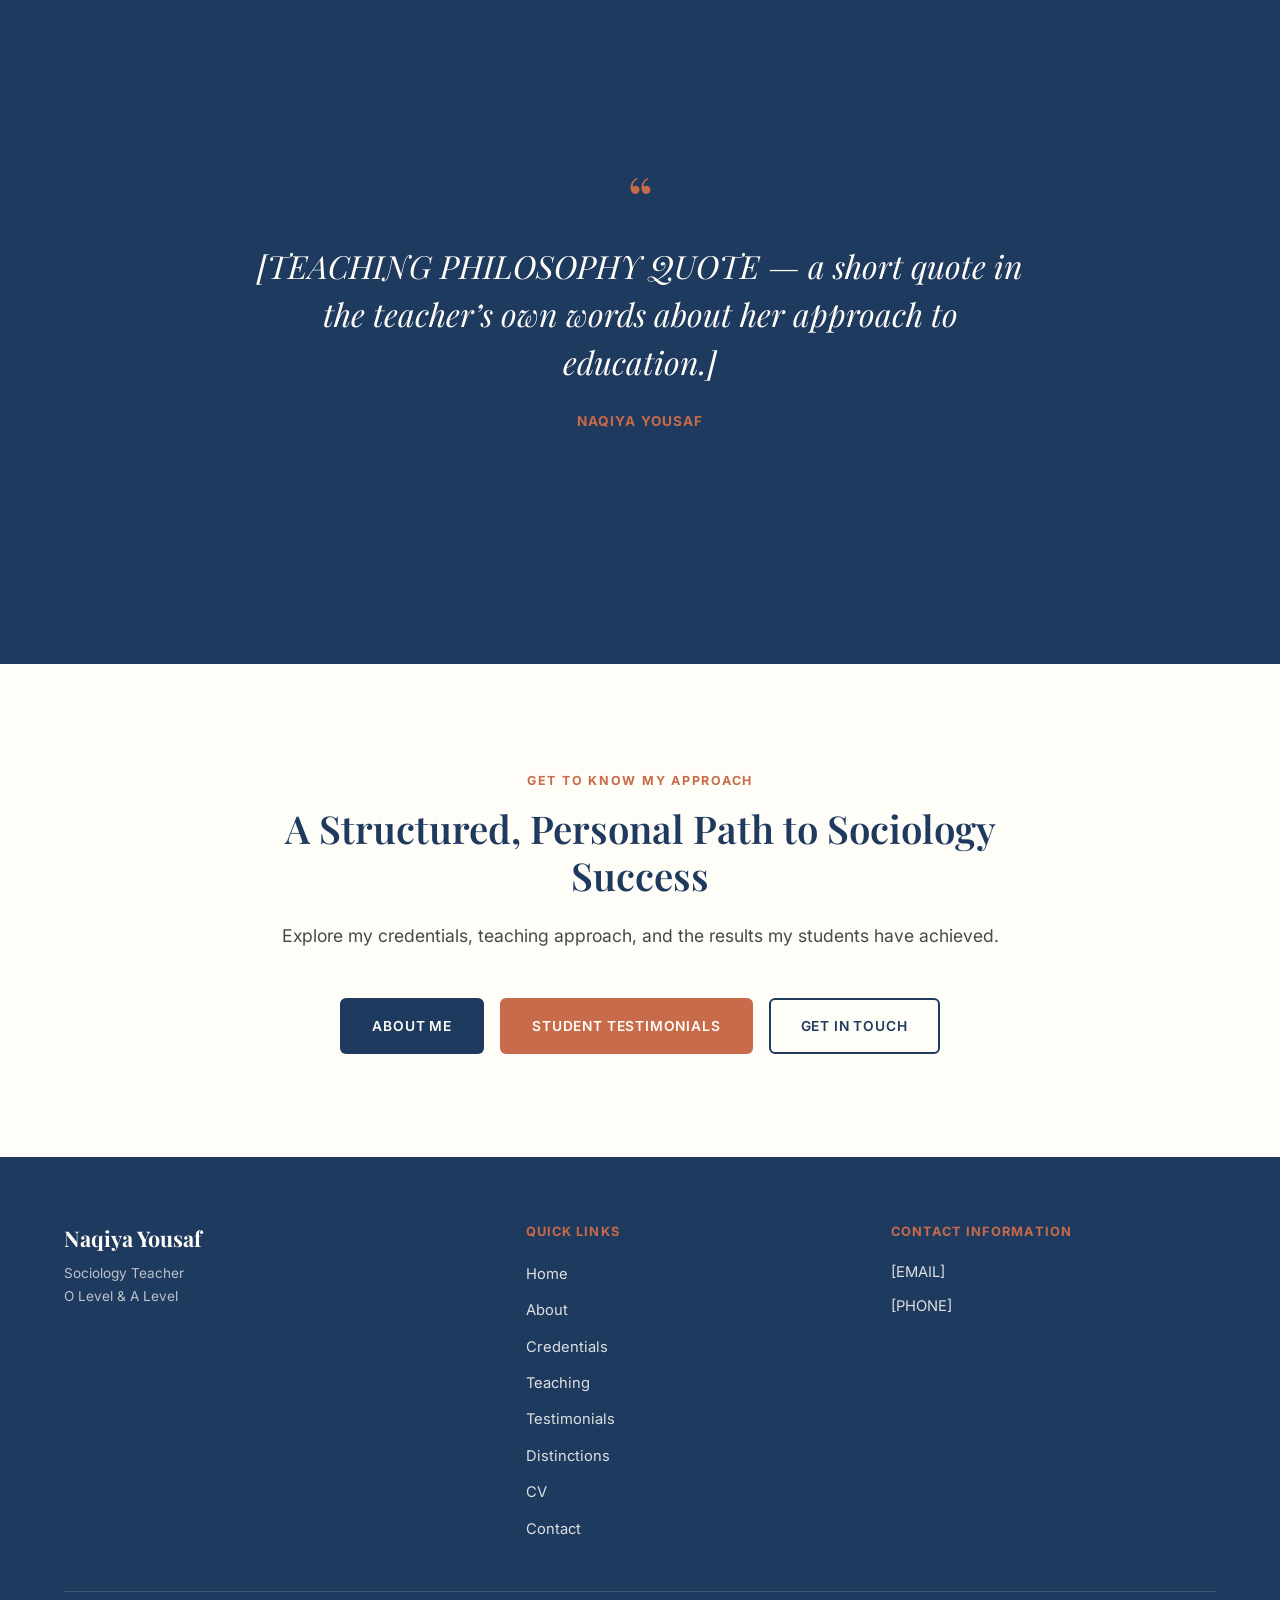
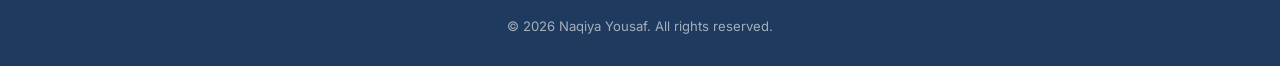
==== commit e98fc787: "Add files via upload" ====
--- a/index.html
+++ b/index.html
@@ -13,7 +13,7 @@
     <link rel="stylesheet" href="css/styles.css" />
 
     <!-- Primary SEO -->
-    <title>[TEACHER NAME] | Sociology Teacher | O Level & A Level</title>
+    <title>Naqiya Yousaf | Sociology Teacher | O Level & A Level</title>
     <meta
       name="description"
       content="Professional Sociology teacher providing O Level and A Level tuition, examination preparation, academic guidance, and structured Sociology education."
@@ -23,18 +23,18 @@
 
     <!-- Open Graph -->
     <meta property="og:type" content="website" />
-    <meta property="og:title" content="[TEACHER NAME] | Sociology Teacher | O Level & A Level" />
+    <meta property="og:title" content="Naqiya Yousaf | Sociology Teacher | O Level & A Level" />
     <meta
       property="og:description"
       content="Professional Sociology teacher providing O Level and A Level tuition, examination preparation, academic guidance, and structured Sociology education."
     />
     <meta property="og:image" content="images/og-cover.jpg" />
     <meta property="og:url" content="https://www.example.com/" />
-    <meta property="og:site_name" content="[TEACHER NAME] — Sociology Teacher" />
+    <meta property="og:site_name" content="Naqiya Yousaf — Sociology Teacher" />
 
     <!-- Twitter -->
     <meta name="twitter:card" content="summary_large_image" />
-    <meta name="twitter:title" content="[TEACHER NAME] | Sociology Teacher | O Level & A Level" />
+    <meta name="twitter:title" content="Naqiya Yousaf | Sociology Teacher | O Level & A Level" />
     <meta
       name="twitter:description"
       content="Professional Sociology teacher providing O Level and A Level tuition, examination preparation, academic guidance, and structured Sociology education."
@@ -71,9 +71,7 @@
           </div>
 
           <div class="hero__image-wrap">
-            <div class="hero__image-frame">
-              <img id="hero-portrait" src="" alt="" />
-            </div>
+            <div class="hero__image-frame" id="hero-portrait-frame"></div>
             <div class="hero__image-border" aria-hidden="true"></div>
             <div class="hero__image-caption" id="hero-image-caption"></div>
           </div>
--- a/css/styles.css
+++ b/css/styles.css
@@ -510,6 +510,86 @@
   max-width: 260px;
 }
 
+/* ---------------------------------------------------------------------
+   IMAGE CAROUSEL (used for the hero / About-page photograph)
+   --------------------------------------------------------------------- */
+.carousel {
+  position: absolute;
+  inset: 0;
+}
+
+.carousel__slide {
+  position: absolute;
+  inset: 0;
+  opacity: 0;
+  transition: opacity 600ms ease;
+}
+
+.carousel__slide.is-active {
+  opacity: 1;
+}
+
+.carousel__slide img {
+  width: 100%;
+  height: 100%;
+  object-fit: cover;
+}
+
+.carousel__arrow {
+  position: absolute;
+  top: 50%;
+  transform: translateY(-50%);
+  z-index: 2;
+  width: 36px;
+  height: 36px;
+  border-radius: 50%;
+  border: none;
+  background-color: rgba(31, 58, 95, 0.55);
+  color: var(--color-offwhite);
+  display: flex;
+  align-items: center;
+  justify-content: center;
+  cursor: pointer;
+  transition: background-color 150ms ease;
+}
+
+.carousel__arrow:hover,
+.carousel__arrow:focus-visible {
+  background-color: rgba(31, 58, 95, 0.85);
+}
+
+.carousel__arrow--prev {
+  left: 10px;
+}
+
+.carousel__arrow--next {
+  right: 10px;
+}
+
+.carousel__dots {
+  position: absolute;
+  z-index: 2;
+  left: 50%;
+  bottom: 14px;
+  transform: translateX(-50%);
+  display: flex;
+  gap: 8px;
+}
+
+.carousel__dot {
+  width: 8px;
+  height: 8px;
+  border-radius: 50%;
+  border: 1px solid rgba(255, 253, 248, 0.8);
+  background-color: rgba(255, 253, 248, 0.35);
+  padding: 0;
+  cursor: pointer;
+}
+
+.carousel__dot.is-active {
+  background-color: var(--color-offwhite);
+}
+
 @media (max-width: 900px) {
   .hero__grid {
     grid-template-columns: 1fr;
@@ -925,10 +1005,12 @@
 }
 
 .about-portrait__frame {
+  position: relative;
   border-radius: var(--radius-md);
   overflow: hidden;
   aspect-ratio: 3 / 4;
   box-shadow: var(--shadow-lg);
+  background-color: var(--color-navy);
 }
 
 .about-portrait__frame img {
